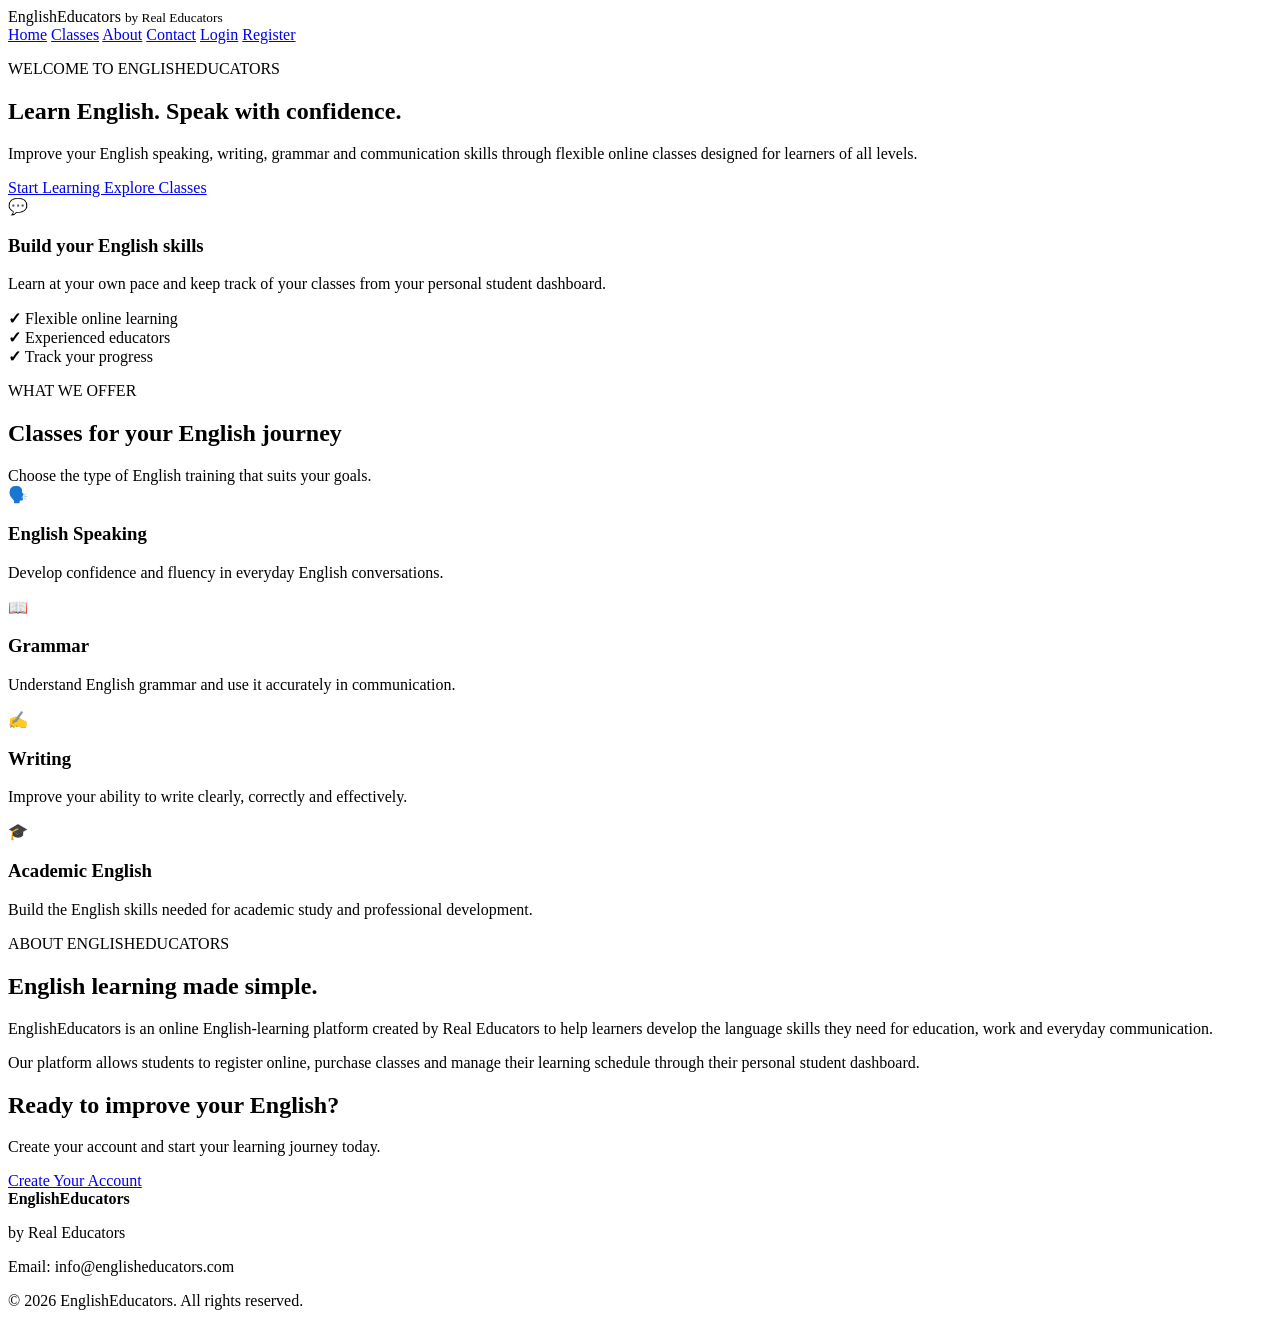
==== Index.html @ 969950a6 "Create Index.html" ====
<!DOCTYPE html>
<html lang="en">
<head>
    <meta charset="UTF-8">
    <meta name="viewport" content="width=device-width, initial-scale=1.0">

    <title>EnglishEducators | Learn English with Confidence</title>

    <link rel="stylesheet" href="style.css">
</head>

<body>

    <header class="navbar">
        <div class="logo">
            <span>English</span>Educators
            <small>by Real Educators</small>
        </div>

        <nav>
            <a href="index.html">Home</a>
            <a href="#classes">Classes</a>
            <a href="#about">About</a>
            <a href="#contact">Contact</a>
            <a href="login.html" class="login-link">Login</a>
            <a href="register.html" class="register-button">Register</a>
        </nav>
    </header>


    <main>

        <!-- HERO -->

        <section class="hero">

            <div class="hero-text">

                <p class="welcome">WELCOME TO ENGLISHEDUCATORS</p>

                <h1>
                    Learn English.
                    <span>Speak with confidence.</span>
                </h1>

                <p>
                    Improve your English speaking, writing, grammar and
                    communication skills through flexible online classes
                    designed for learners of all levels.
                </p>

                <div class="hero-buttons">
                    <a href="register.html" class="primary-button">
                        Start Learning
                    </a>

                    <a href="#classes" class="secondary-button">
                        Explore Classes
                    </a>
                </div>

            </div>


            <div class="hero-card">

                <div class="card-icon">💬</div>

                <h3>Build your English skills</h3>

                <p>
                    Learn at your own pace and keep track of your classes
                    from your personal student dashboard.
                </p>

                <div class="mini-stat">
                    <strong>✓</strong>
                    <span>Flexible online learning</span>
                </div>

                <div class="mini-stat">
                    <strong>✓</strong>
                    <span>Experienced educators</span>
                </div>

                <div class="mini-stat">
                    <strong>✓</strong>
                    <span>Track your progress</span>
                </div>

            </div>

        </section>


        <!-- CLASSES -->

        <section class="section" id="classes">

            <div class="section-heading">

                <p>WHAT WE OFFER</p>

                <h2>Classes for your English journey</h2>

                <span>
                    Choose the type of English training that suits your goals.
                </span>

            </div>


            <div class="class-grid">

                <div class="class-card">
                    <div class="class-icon">🗣️</div>

                    <h3>English Speaking</h3>

                    <p>
                        Develop confidence and fluency in everyday English
                        conversations.
                    </p>
                </div>


                <div class="class-card">
                    <div class="class-icon">📖</div>

                    <h3>Grammar</h3>

                    <p>
                        Understand English grammar and use it accurately
                        in communication.
                    </p>
                </div>


                <div class="class-card">
                    <div class="class-icon">✍️</div>

                    <h3>Writing</h3>

                    <p>
                        Improve your ability to write clearly, correctly
                        and effectively.
                    </p>
                </div>


                <div class="class-card">
                    <div class="class-icon">🎓</div>

                    <h3>Academic English</h3>

                    <p>
                        Build the English skills needed for academic study
                        and professional development.
                    </p>
                </div>

            </div>

        </section>


        <!-- ABOUT -->

        <section class="about-section" id="about">

            <div class="about-content">

                <p class="section-label">ABOUT ENGLISHEDUCATORS</p>

                <h2>English learning made simple.</h2>

                <p>
                    EnglishEducators is an online English-learning platform
                    created by Real Educators to help learners develop the
                    language skills they need for education, work and everyday
                    communication.
                </p>

                <p>
                    Our platform allows students to register online,
                    purchase classes and manage their learning schedule
                    through their personal student dashboard.
                </p>

            </div>

        </section>


        <!-- CALL TO ACTION -->

        <section class="cta">

            <h2>Ready to improve your English?</h2>

            <p>
                Create your account and start your learning journey today.
            </p>

            <a href="register.html" class="primary-button">
                Create Your Account
            </a>

        </section>

    </main>


    <footer id="contact">

        <div>
            <strong>EnglishEducators</strong>
            <p>by Real Educators</p>
        </div>

        <div>
            <p>Email: info@englisheducators.com</p>
        </div>

        <div>
            <p>© 2026 EnglishEducators. All rights reserved.</p>
        </div>

    </footer>

</body>
</html>
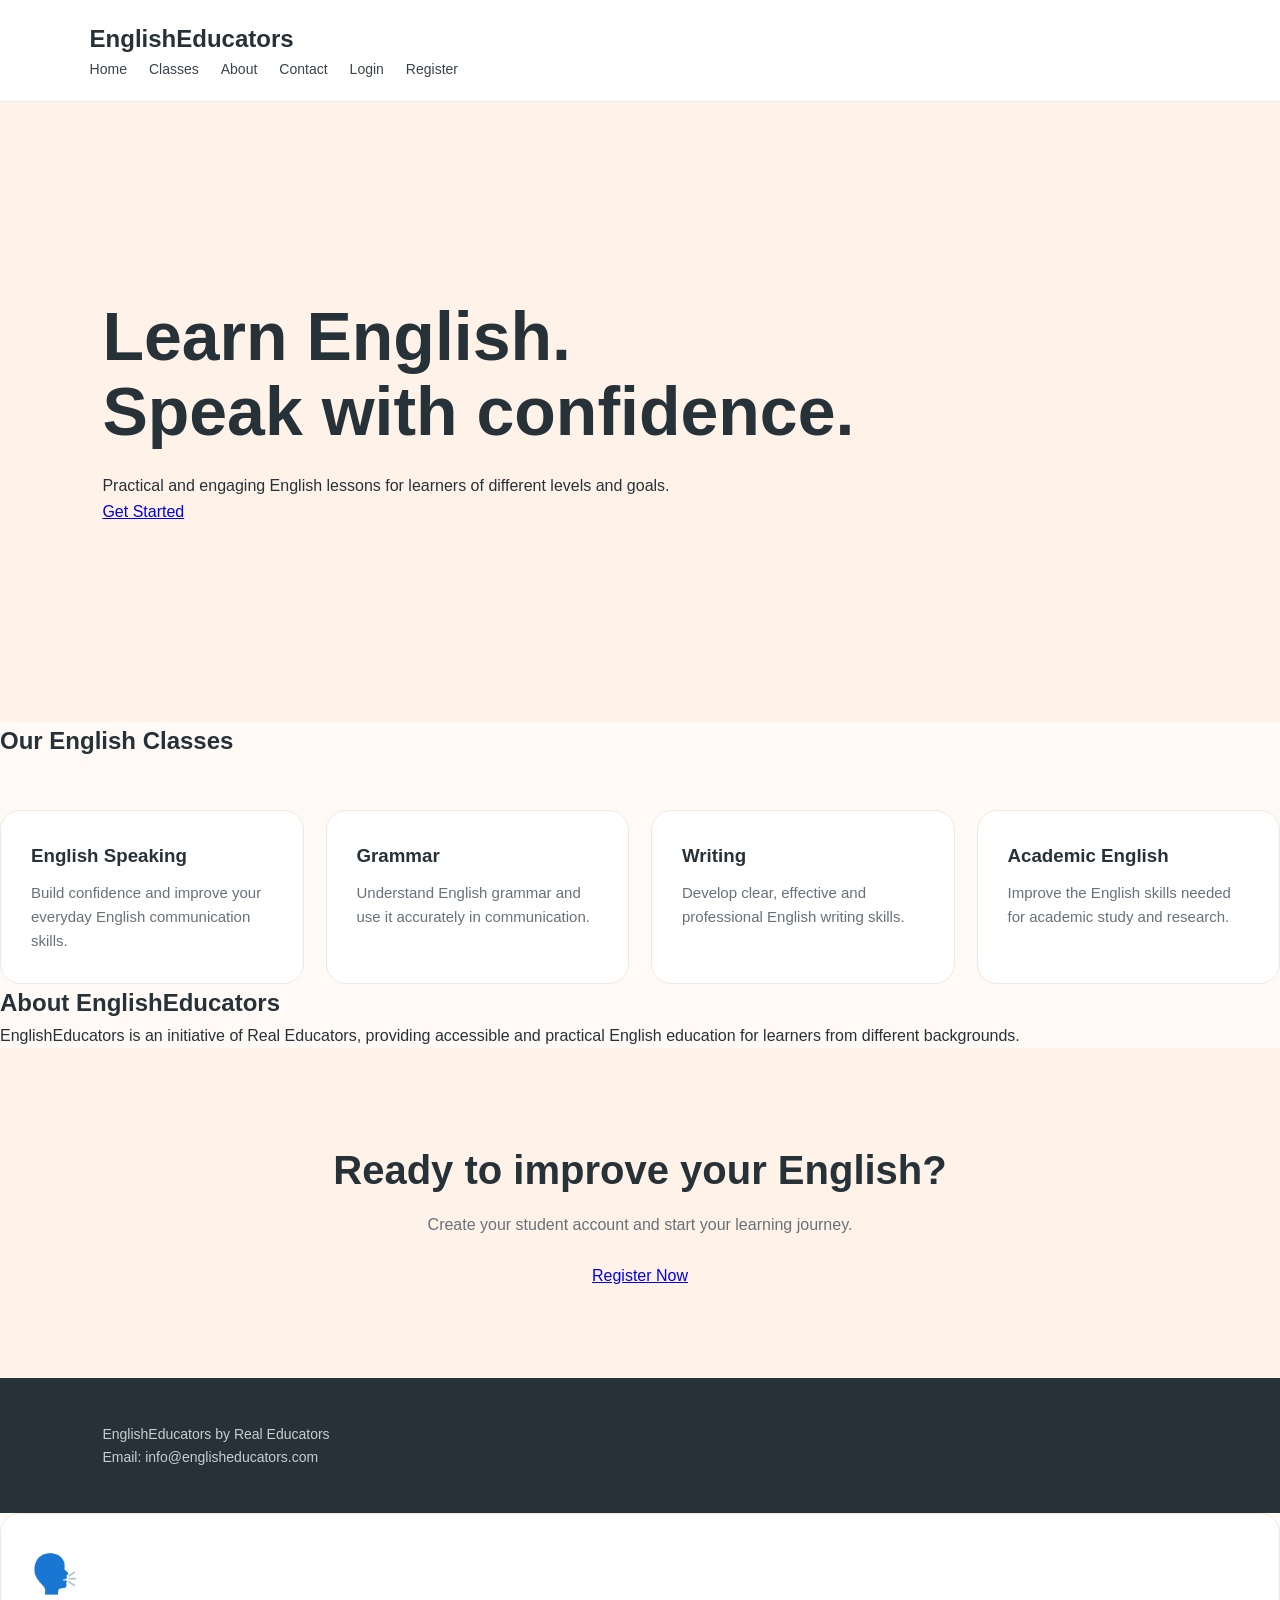
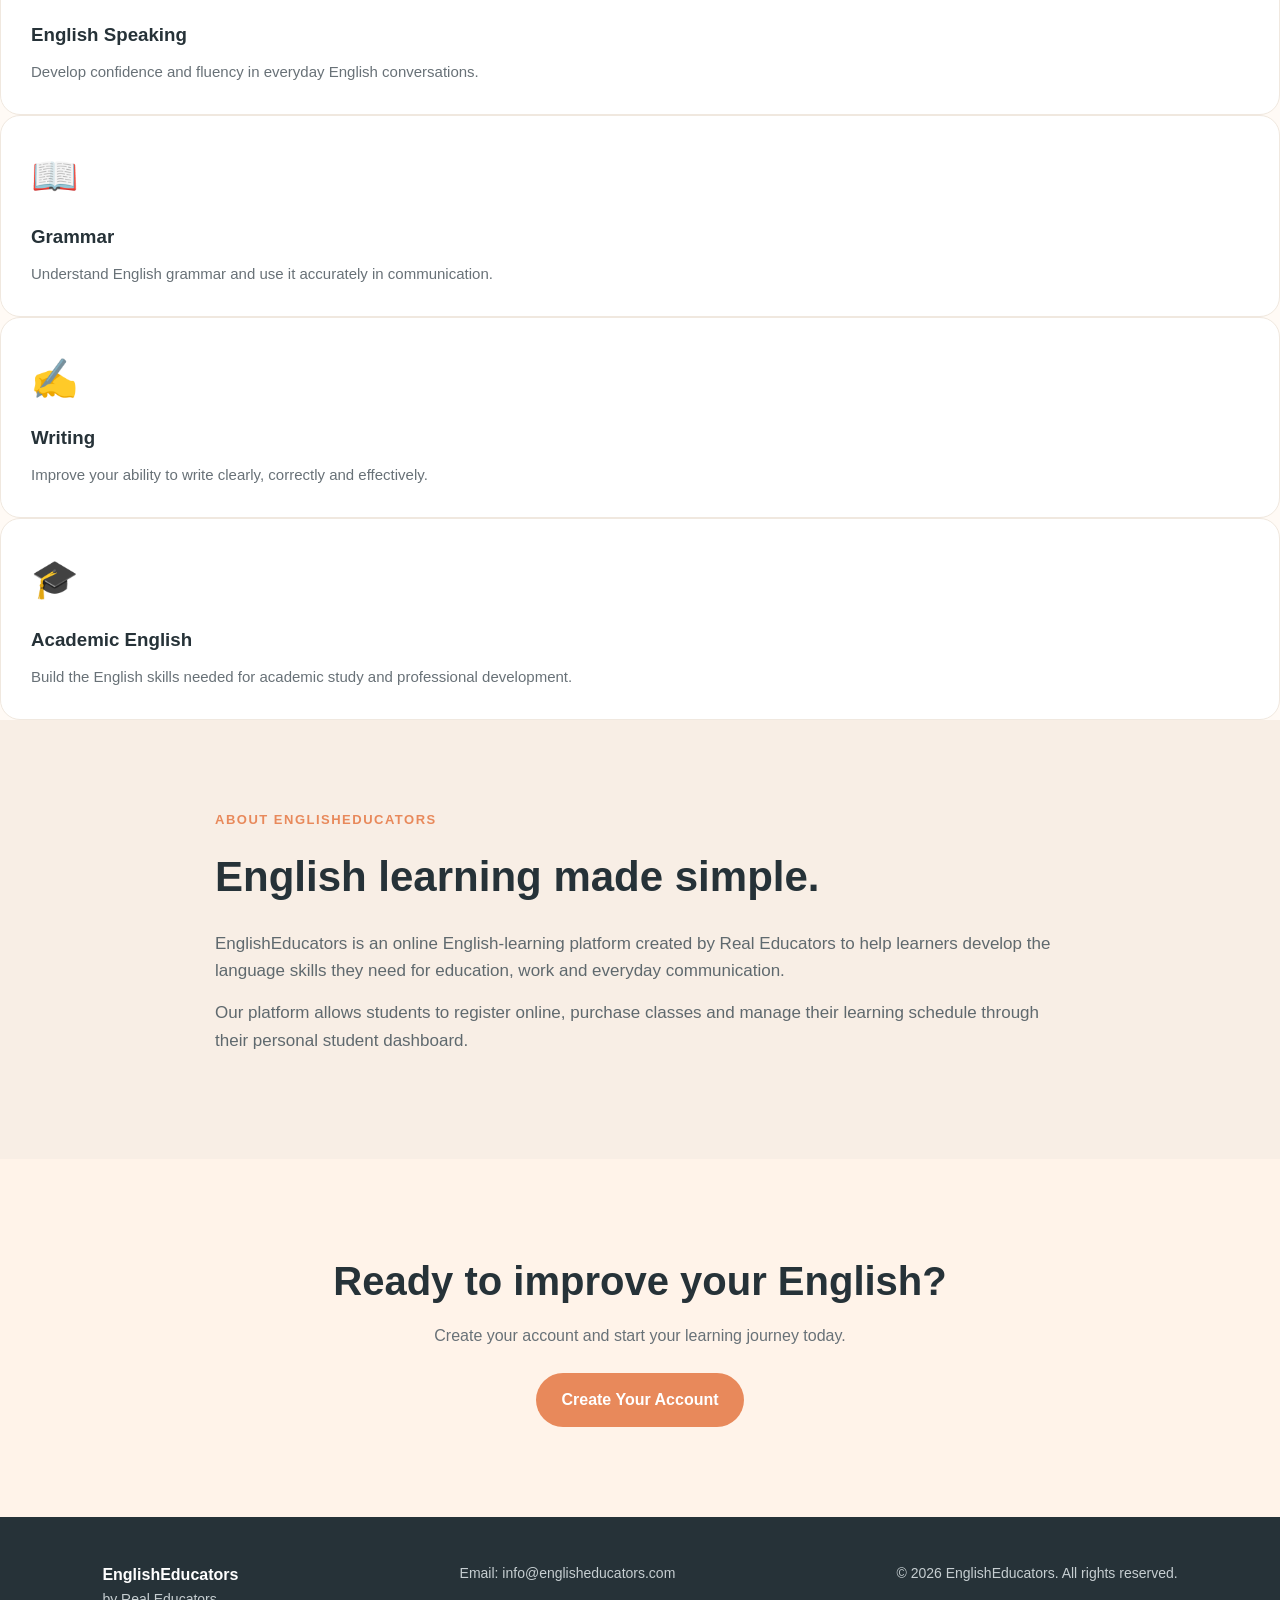
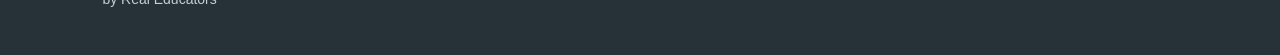
==== commit f407004e: "Update Index.html" ====
--- a/Index.html
+++ b/Index.html
@@ -3,115 +3,124 @@
 <head>
     <meta charset="UTF-8">
     <meta name="viewport" content="width=device-width, initial-scale=1.0">
-
-    <title>EnglishEducators | Learn English with Confidence</title>
-
+    <title>EnglishEducators | Real Educators</title>
     <link rel="stylesheet" href="style.css">
 </head>
 
 <body>
 
-    <header class="navbar">
-        <div class="logo">
-            <span>English</span>Educators
-            <small>by Real Educators</small>
-        </div>
+<header class="navbar">
+    <div class="container">
+        <h2>EnglishEducators</h2>
 
         <nav>
             <a href="index.html">Home</a>
             <a href="#classes">Classes</a>
             <a href="#about">About</a>
             <a href="#contact">Contact</a>
-            <a href="login.html" class="login-link">Login</a>
-            <a href="register.html" class="register-button">Register</a>
+            <a href="login.html">Login</a>
+            <a href="register.html">Register</a>
         </nav>
-    </header>
-
-
-    <main>
-
-        <!-- HERO -->
-
-        <section class="hero">
-
-            <div class="hero-text">
-
-                <p class="welcome">WELCOME TO ENGLISHEDUCATORS</p>
-
-                <h1>
-                    Learn English.
-                    <span>Speak with confidence.</span>
-                </h1>
-
-                <p>
-                    Improve your English speaking, writing, grammar and
-                    communication skills through flexible online classes
-                    designed for learners of all levels.
-                </p>
-
-                <div class="hero-buttons">
-                    <a href="register.html" class="primary-button">
-                        Start Learning
-                    </a>
-
-                    <a href="#classes" class="secondary-button">
-                        Explore Classes
-                    </a>
-                </div>
-
-            </div>
-
-
-            <div class="hero-card">
-
-                <div class="card-icon">💬</div>
-
-                <h3>Build your English skills</h3>
-
-                <p>
-                    Learn at your own pace and keep track of your classes
-                    from your personal student dashboard.
-                </p>
-
-                <div class="mini-stat">
-                    <strong>✓</strong>
-                    <span>Flexible online learning</span>
-                </div>
-
-                <div class="mini-stat">
-                    <strong>✓</strong>
-                    <span>Experienced educators</span>
-                </div>
-
-                <div class="mini-stat">
-                    <strong>✓</strong>
-                    <span>Track your progress</span>
-                </div>
-
-            </div>
-
-        </section>
-
-
-        <!-- CLASSES -->
-
-        <section class="section" id="classes">
-
-            <div class="section-heading">
-
-                <p>WHAT WE OFFER</p>
-
-                <h2>Classes for your English journey</h2>
-
-                <span>
-                    Choose the type of English training that suits your goals.
-                </span>
-
-            </div>
-
-
-            <div class="class-grid">
-
+    </div>
+</header>
+
+<section class="hero">
+    <div class="container">
+        <h1>Learn English.<br>Speak with confidence.</h1>
+
+        <p>
+            Practical and engaging English lessons for learners
+            of different levels and goals.
+        </p>
+
+        <a href="register.html" class="button">
+            Get Started
+        </a>
+    </div>
+</section>
+
+<section id="classes" class="classes">
+    <div class="container">
+
+        <h2>Our English Classes</h2>
+
+        <div class="class-grid">
+
+            <div class="class-card">
+                <h3>English Speaking</h3>
+                <p>
+                    Build confidence and improve your everyday
+                    English communication skills.
+                </p>
+            </div>
+
+            <div class="class-card">
+                <h3>Grammar</h3>
+                <p>
+                    Understand English grammar and use it
+                    accurately in communication.
+                </p>
+            </div>
+
+            <div class="class-card">
+                <h3>Writing</h3>
+                <p>
+                    Develop clear, effective and professional
+                    English writing skills.
+                </p>
+            </div>
+
+            <div class="class-card">
+                <h3>Academic English</h3>
+                <p>
+                    Improve the English skills needed for
+                    academic study and research.
+                </p>
+            </div>
+
+        </div>
+    </div>
+</section>
+
+<section id="about" class="about">
+    <div class="container">
+
+        <h2>About EnglishEducators</h2>
+
+        <p>
+            EnglishEducators is an initiative of Real Educators,
+            providing accessible and practical English education
+            for learners from different backgrounds.
+        </p>
+
+    </div>
+</section>
+
+<section class="cta">
+    <div class="container">
+
+        <h2>Ready to improve your English?</h2>
+
+        <p>
+            Create your student account and start your learning journey.
+        </p>
+
+        <a href="register.html" class="button">
+            Register Now
+        </a>
+
+    </div>
+</section>
+
+<footer id="contact">
+    <div class="container">
+        <p>EnglishEducators by Real Educators</p>
+        <p>Email: info@englisheducators.com</p>
+    </div>
+</footer>
+
+</body>
+</html>
                 <div class="class-card">
                     <div class="class-icon">🗣️</div>
 
--- a/style.css
+++ b/style.css
@@ -0,0 +1,534 @@
+* {
+    margin: 0;
+    padding: 0;
+    box-sizing: border-box;
+}
+
+html {
+    scroll-behavior: smooth;
+}
+
+body {
+    font-family: Arial, Helvetica, sans-serif;
+    background: #fffaf5;
+    color: #263238;
+    line-height: 1.6;
+}
+
+/* NAVIGATION */
+
+.navbar {
+    display: flex;
+    justify-content: space-between;
+    align-items: center;
+    padding: 20px 7%;
+    background: white;
+    border-bottom: 1px solid #f0e8df;
+}
+
+.logo {
+    font-size: 24px;
+    font-weight: 700;
+    color: #263238;
+}
+
+.logo span {
+    color: #e8895b;
+}
+
+.logo small {
+    display: block;
+    font-size: 11px;
+    font-weight: 400;
+    color: #777;
+    margin-top: -4px;
+}
+
+nav {
+    display: flex;
+    align-items: center;
+    gap: 22px;
+}
+
+nav a {
+    text-decoration: none;
+    color: #39434a;
+    font-size: 14px;
+}
+
+nav a:hover {
+    color: #e8895b;
+}
+
+.login-link {
+    font-weight: 600;
+}
+
+.register-button {
+    background: #e8895b;
+    color: white !important;
+    padding: 10px 18px;
+    border-radius: 25px;
+}
+
+
+/* HERO */
+
+.hero {
+    min-height: 620px;
+    display: flex;
+    align-items: center;
+    justify-content: space-between;
+    gap: 60px;
+    padding: 80px 8%;
+    background: #fff3e9;
+}
+
+.hero-text {
+    max-width: 600px;
+}
+
+.welcome {
+    color: #e8895b;
+    font-size: 13px;
+    font-weight: bold;
+    letter-spacing: 1.5px;
+    margin-bottom: 18px;
+}
+
+.hero h1 {
+    font-size: clamp(40px, 6vw, 68px);
+    line-height: 1.1;
+    margin-bottom: 25px;
+    color: #263238;
+}
+
+.hero h1 span {
+    display: block;
+    color: #e8895b;
+}
+
+.hero-text > p:not(.welcome) {
+    font-size: 18px;
+    color: #5e686d;
+    max-width: 560px;
+    margin-bottom: 32px;
+}
+
+.hero-buttons {
+    display: flex;
+    gap: 15px;
+    flex-wrap: wrap;
+}
+
+.primary-button,
+.secondary-button {
+    display: inline-block;
+    padding: 14px 25px;
+    border-radius: 30px;
+    text-decoration: none;
+    font-weight: bold;
+}
+
+.primary-button {
+    background: #e8895b;
+    color: white;
+}
+
+.secondary-button {
+    border: 1px solid #e8895b;
+    color: #d57243;
+    background: white;
+}
+
+
+/* HERO CARD */
+
+.hero-card {
+    background: white;
+    padding: 35px;
+    border-radius: 25px;
+    width: 360px;
+    box-shadow: 0 15px 40px rgba(70, 50, 30, 0.08);
+}
+
+.card-icon {
+    font-size: 42px;
+    margin-bottom: 15px;
+}
+
+.hero-card h3 {
+    font-size: 24px;
+    margin-bottom: 10px;
+}
+
+.hero-card p {
+    color: #687177;
+    margin-bottom: 20px;
+}
+
+.mini-stat {
+    display: flex;
+    gap: 12px;
+    align-items: center;
+    padding: 10px 0;
+    border-top: 1px solid #eee;
+}
+
+.mini-stat strong {
+    color: #e8895b;
+}
+
+
+/* GENERAL SECTIONS */
+
+.section {
+    padding: 90px 8%;
+}
+
+.section-heading {
+    text-align: center;
+    max-width: 700px;
+    margin: auto;
+}
+
+.section-heading > p,
+.section-label {
+    color: #e8895b;
+    font-size: 13px;
+    font-weight: bold;
+    letter-spacing: 1.5px;
+}
+
+.section-heading h2 {
+    font-size: 40px;
+    margin: 10px 0;
+}
+
+.section-heading span {
+    color: #687177;
+}
+
+
+/* CLASSES */
+
+.class-grid {
+    display: grid;
+    grid-template-columns: repeat(4, 1fr);
+    gap: 22px;
+    margin-top: 50px;
+}
+
+.class-card {
+    background: white;
+    padding: 30px;
+    border-radius: 20px;
+    border: 1px solid #f0e8df;
+    transition: transform 0.2s ease;
+}
+
+.class-card:hover {
+    transform: translateY(-5px);
+}
+
+.class-icon {
+    font-size: 38px;
+    margin-bottom: 15px;
+}
+
+.class-card h3 {
+    margin-bottom: 10px;
+}
+
+.class-card p {
+    color: #687177;
+    font-size: 15px;
+}
+
+
+/* ABOUT */
+
+.about-section {
+    padding: 90px 8%;
+    background: #f8eee5;
+}
+
+.about-content {
+    max-width: 850px;
+    margin: auto;
+}
+
+.about-content h2 {
+    font-size: 42px;
+    margin: 12px 0 20px;
+}
+
+.about-content p:not(.section-label) {
+    color: #5f696e;
+    margin-bottom: 15px;
+    font-size: 17px;
+}
+
+
+/* CTA */
+
+.cta {
+    text-align: center;
+    padding: 90px 20px;
+    background: #fff3e9;
+}
+
+.cta h2 {
+    font-size: 40px;
+    margin-bottom: 10px;
+}
+
+.cta p {
+    color: #687177;
+    margin-bottom: 25px;
+}
+
+
+/* FOOTER */
+
+footer {
+    background: #263238;
+    color: white;
+    padding: 45px 8%;
+    display: flex;
+    justify-content: space-between;
+    gap: 30px;
+    flex-wrap: wrap;
+}
+
+footer p {
+    color: #c6ced1;
+    font-size: 14px;
+}
+
+
+/* MOBILE */
+
+@media (max-width: 850px) {
+
+    .navbar {
+        flex-direction: column;
+        gap: 18px;
+    }
+
+    nav {
+        flex-wrap: wrap;
+        justify-content: center;
+        gap: 12px;
+    }
+
+    .hero {
+        flex-direction: column;
+        text-align: center;
+        padding: 60px 6%;
+    }
+
+    .hero-buttons {
+        justify-content: center;
+    }
+
+    .hero-card {
+        width: 100%;
+        max-width: 400px;
+    }
+
+    .class-grid {
+        grid-template-columns: 1fr 1fr;
+    }
+
+    .section-heading h2,
+    .about-content h2,
+    .cta h2 {
+        font-size: 32px;
+    }
+}
+
+
+@media (max-width: 550px) {
+
+    .class-grid {
+        grid-template-columns: 1fr;
+    }
+
+    .hero h1 {
+        font-size: 42px;
+    }
+
+    footer {
+        flex-direction: column;
+    }
+}
+/* =========================
+   AUTHENTICATION PAGES
+========================= */
+
+.auth-section {
+    padding: 60px 20px;
+    min-height: 70vh;
+    display: flex;
+    justify-content: center;
+    align-items: center;
+}
+
+.auth-container {
+    width: 100%;
+    max-width: 500px;
+}
+
+.auth-card {
+    background: white;
+    padding: 35px;
+    border-radius: 18px;
+    box-shadow: 0 8px 30px rgba(0,0,0,0.08);
+}
+
+.auth-card h1 {
+    margin-bottom: 10px;
+}
+
+.auth-card p {
+    color: #666;
+    margin-bottom: 25px;
+}
+
+.auth-card label {
+    display: block;
+    margin-top: 15px;
+    margin-bottom: 6px;
+    font-weight: 600;
+}
+
+.auth-card input,
+.auth-card select {
+    width: 100%;
+    padding: 13px;
+    border: 1px solid #ddd;
+    border-radius: 10px;
+    font-size: 16px;
+    box-sizing: border-box;
+}
+
+.auth-button {
+    width: 100%;
+    margin-top: 25px;
+    padding: 14px;
+    border: none;
+    border-radius: 10px;
+    background: #e8895b;
+    color: white;
+    font-size: 16px;
+    font-weight: bold;
+    cursor: pointer;
+}
+
+.auth-button:hover {
+    opacity: 0.9;
+}
+
+.auth-footer {
+    text-align: center;
+    margin-top: 20px;
+}
+
+
+/* =========================
+   STUDENT DASHBOARD
+========================= */
+
+.dashboard {
+    padding: 50px 20px;
+    max-width: 1100px;
+    margin: auto;
+}
+
+.dashboard-header {
+    margin-bottom: 30px;
+}
+
+.dashboard-header h1 {
+    margin-bottom: 5px;
+}
+
+.dashboard-grid {
+    display: grid;
+    grid-template-columns: repeat(3, 1fr);
+    gap: 20px;
+    margin-bottom: 30px;
+}
+
+.dashboard-card {
+    background: white;
+    padding: 25px;
+    border-radius: 16px;
+    box-shadow: 0 5px 20px rgba(0,0,0,0.06);
+}
+
+.dashboard-card h3 {
+    margin-bottom: 10px;
+}
+
+.dashboard-number {
+    font-size: 32px;
+    font-weight: bold;
+    color: #e8895b;
+}
+
+.next-class {
+    background: #fff4ed;
+    padding: 25px;
+    border-radius: 16px;
+    margin-bottom: 30px;
+}
+
+.profile-card {
+    background: white;
+    padding: 25px;
+    border-radius: 16px;
+    margin-bottom: 30px;
+    box-shadow: 0 5px 20px rgba(0,0,0,0.06);
+}
+
+.scheduled-class {
+    background: white;
+    padding: 20px;
+    margin-bottom: 15px;
+    border-radius: 12px;
+    border-left: 5px solid #e8895b;
+    box-shadow: 0 4px 15px rgba(0,0,0,0.05);
+}
+
+.logout-button {
+    display: inline-block;
+    padding: 10px 18px;
+    border-radius: 8px;
+    background: #333;
+    color: white;
+    text-decoration: none;
+}
+
+
+/* =========================
+   MOBILE
+========================= */
+
+@media (max-width: 700px) {
+
+    .dashboard-grid {
+        grid-template-columns: 1fr;
+    }
+
+    .dashboard {
+        padding: 30px 15px;
+    }
+
+    .auth-card {
+        padding: 25px;
+    }
+
+}
+/* EnglishEducators website */
